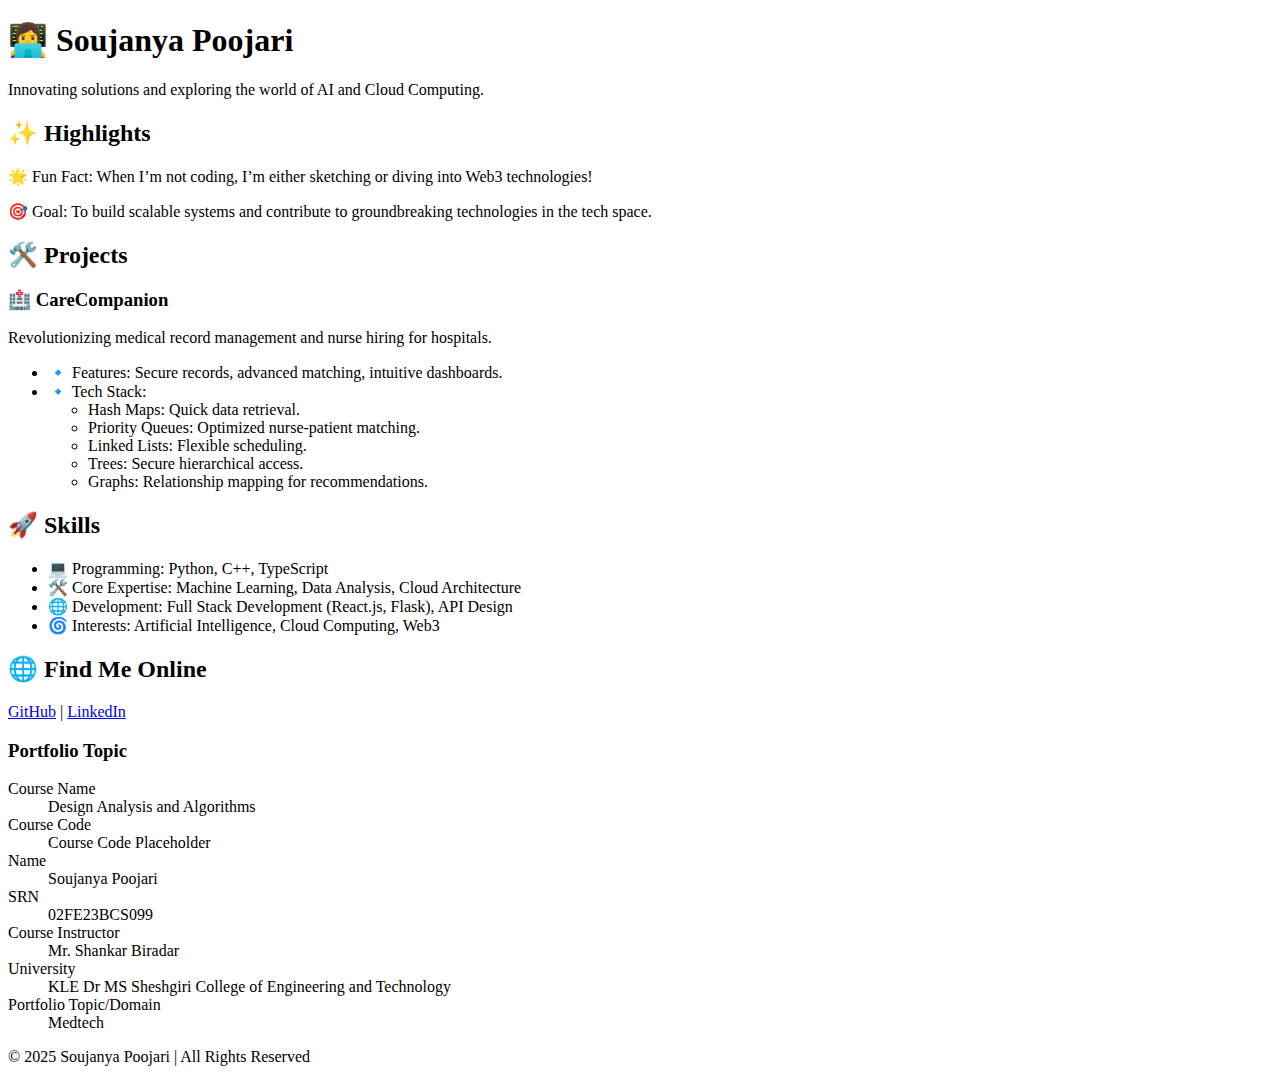
==== .github/workflows/index.html @ 66dde5b3 "Create index.html" ====
<!DOCTYPE html>
<html lang="en">
<head>
  <meta charset="UTF-8">
  <meta name="viewport" content="width=device-width, initial-scale=1.0">
  <title>Soujanya Poojari Portfolio</title>
  <link rel="stylesheet" href="style.css">
</head>
<body>
  <!-- Main Wrapper -->
  <div class="wrapper">
    <!-- Header -->
    <header class="header">
      <h1>👩‍💻 Soujanya Poojari</h1>
      <p class="sub-heading">Innovating solutions and exploring the world of AI and Cloud Computing.</p>
    </header>

    <!-- Highlights Section -->
    <section class="highlights">
      <h2>✨ Highlights</h2>
      <div class="highlight-card">
        <p>🌟 Fun Fact: When I’m not coding, I’m either sketching or diving into Web3 technologies!</p>
        <p>🎯 Goal: To build scalable systems and contribute to groundbreaking technologies in the tech space.</p>
      </div>
    </section>

    <!-- Projects Section -->
    <section class="projects">
      <h2>🛠️ Projects</h2>
      <article class="project">
        <h3>🏥 CareCompanion</h3>
        <p>Revolutionizing medical record management and nurse hiring for hospitals.</p>
        <ul>
          <li>🔹 Features: Secure records, advanced matching, intuitive dashboards.</li>
          <li>🔹 Tech Stack:</li>
          <ul>
            <li>Hash Maps: Quick data retrieval.</li>
            <li>Priority Queues: Optimized nurse-patient matching.</li>
            <li>Linked Lists: Flexible scheduling.</li>
            <li>Trees: Secure hierarchical access.</li>
            <li>Graphs: Relationship mapping for recommendations.</li>
          </ul>
        </ul>
      </article>
    </section>

    <!-- Skills Section -->
    <section class="skills">
      <h2>🚀 Skills</h2>
      <ul>
        <li>💻 Programming: Python, C++, TypeScript</li>
        <li>🛠️ Core Expertise: Machine Learning, Data Analysis, Cloud Architecture</li>
        <li>🌐 Development: Full Stack Development (React.js, Flask), API Design</li>
        <li>🌀 Interests: Artificial Intelligence, Cloud Computing, Web3</li>
      </ul>
    </section>

    <!-- Contact Section -->
    <section class="contact">
      <h2>🌐 Find Me Online</h2>
      <p>
        <a href="https://github.com/soujanya-poojari">GitHub</a> | 
        <a href="https://linkedin.com/in/soujanya-poojari">LinkedIn</a>
      </p>
    </section>

    <!-- Footer Section -->
    <footer class="footer">
      <h3>Portfolio Topic</h3>
      <dl>
        <dt>Course Name</dt>
        <dd>Design Analysis and Algorithms</dd>
        <dt>Course Code</dt>
        <dd>Course Code Placeholder</dd>
        <dt>Name</dt>
        <dd>Soujanya Poojari</dd>
        <dt>SRN</dt>
        <dd>02FE23BCS099</dd>
        <dt>Course Instructor</dt>
        <dd>Mr. Shankar Biradar</dd>
        <dt>University</dt>
        <dd>KLE Dr MS Sheshgiri College of Engineering and Technology</dd>
        <dt>Portfolio Topic/Domain</dt>
        <dd>Medtech</dd>
      </dl>
      <p>© 2025 Soujanya Poojari | All Rights Reserved</p>
    </footer>
  </div>
</body>
</html>
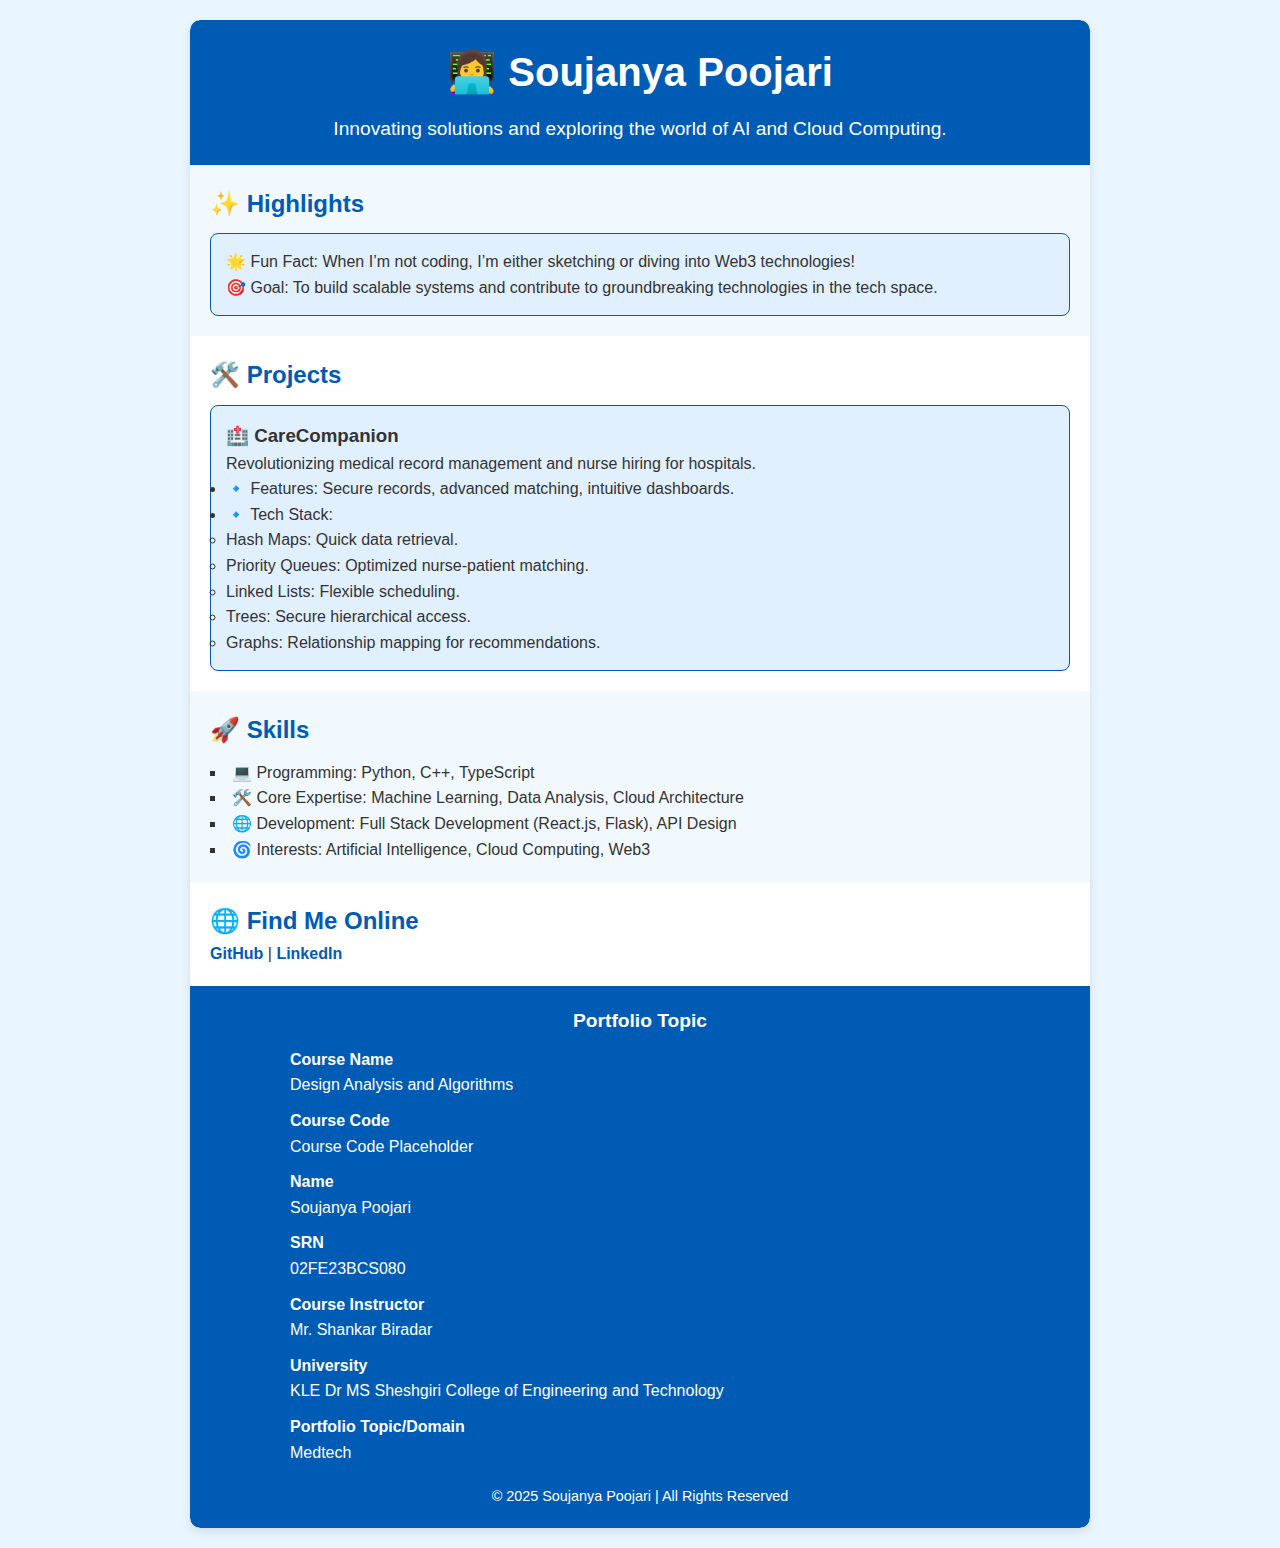
==== commit 86059cfa: "Update index.html" ====
--- a/.github/workflows/index.html
+++ b/.github/workflows/index.html
@@ -75,7 +75,7 @@
         <dt>Name</dt>
         <dd>Soujanya Poojari</dd>
         <dt>SRN</dt>
-        <dd>02FE23BCS099</dd>
+        <dd>02FE23BCS080</dd>
         <dt>Course Instructor</dt>
         <dd>Mr. Shankar Biradar</dd>
         <dt>University</dt>
--- a/.github/workflows/style.css
+++ b/.github/workflows/style.css
@@ -0,0 +1,144 @@
+/* General Reset */
+* {
+  margin: 0;
+  padding: 0;
+  box-sizing: border-box;
+}
+
+body {
+  font-family: 'Arial', sans-serif;
+  line-height: 1.6;
+  background: #eaf6ff;
+  color: #333;
+  padding: 20px;
+}
+
+/* Wrapper */
+.wrapper {
+  max-width: 900px;
+  margin: auto;
+  background: #fff;
+  border-radius: 10px;
+  box-shadow: 0 4px 10px rgba(0, 0, 0, 0.1);
+  overflow: hidden;
+}
+
+/* Header */
+.header {
+  text-align: center;
+  padding: 20px;
+  background: #005bb5;
+  color: white;
+  border-radius: 10px 10px 0 0;
+}
+
+.header h1 {
+  font-size: 2.5em;
+}
+
+.header .sub-heading {
+  font-size: 1.2em;
+  margin-top: 10px;
+}
+
+/* Highlights Section */
+.highlights {
+  padding: 20px;
+  background: #f1f9ff;
+}
+
+.highlights h2 {
+  color: #005bb5;
+}
+
+.highlight-card {
+  margin-top: 10px;
+  padding: 15px;
+  border: 1px solid #005bb5;
+  border-radius: 8px;
+  background: #e1f0ff;
+}
+
+/* Projects Section */
+.projects {
+  padding: 20px;
+}
+
+.projects h2 {
+  color: #005bb5;
+}
+
+.project {
+  margin-top: 10px;
+  padding: 15px;
+  border: 1px solid #005bb5;
+  border-radius: 8px;
+  background: #e1f0ff;
+}
+
+/* Skills Section */
+.skills {
+  padding: 20px;
+  background: #f1f9ff;
+}
+
+.skills h2 {
+  color: #005bb5;
+}
+
+.skills ul {
+  margin-top: 10px;
+  list-style: square inside;
+}
+
+/* Contact Section */
+.contact {
+  padding: 20px;
+}
+
+.contact h2 {
+  color: #005bb5;
+}
+
+.contact p a {
+  text-decoration: none;
+  color: #005bb5;
+  font-weight: bold;
+}
+
+.contact p a:hover {
+  text-decoration: underline;
+}
+
+/* Footer Section */
+.footer {
+  padding: 20px;
+  background: #005bb5;
+  color: white;
+  text-align: center;
+  border-radius: 0 0 10px 10px;
+}
+
+.footer h3 {
+  font-size: 1.2em;
+  margin-bottom: 10px;
+}
+
+.footer dl {
+  text-align: left;
+  margin: 10px auto;
+  max-width: 700px;
+}
+
+.footer dt {
+  font-weight: bold;
+}
+
+.footer dd {
+  margin-bottom: 10px;
+}
+
+.footer p {
+  margin-top: 20px;
+  font-size: 0.9em;
+}
